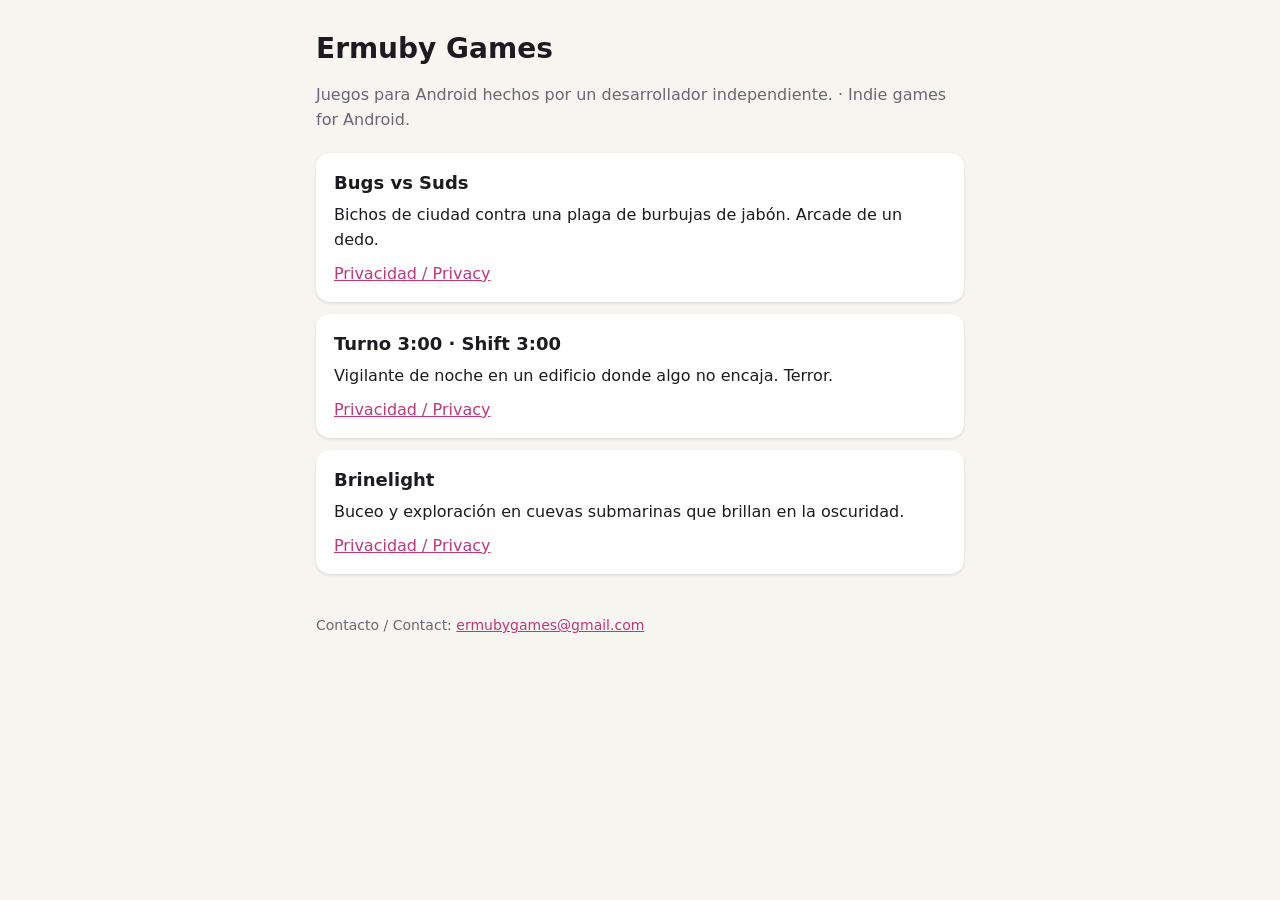
==== index.html @ e8b8a662 "Web de Ermuby Games: portada, políticas de privacidad de los 3 juegos y app-ads.txt Co-Authored-By: " ====
<!doctype html>
<html lang="es">
<head>
<meta charset="utf-8">
<meta name="viewport" content="width=device-width, initial-scale=1">
<title>Ermuby Games</title>
<meta name="description" content="Ermuby Games: juegos para Android hechos por un desarrollador independiente.">
<link rel="stylesheet" href="estilo.css">
</head>
<body><main>
<h1>Ermuby Games</h1>
<p class="mu">Juegos para Android hechos por un desarrollador independiente. · Indie games for Android.</p>
<div class="juegos">
  <div class="juego"><b>Bugs vs Suds</b><p>Bichos de ciudad contra una plaga de burbujas de jabón. Arcade de un dedo.</p>
    <a href="privacidad/bugs-vs-suds.html">Privacidad / Privacy</a></div>
  <div class="juego"><b>Turno 3:00 · Shift 3:00</b><p>Vigilante de noche en un edificio donde algo no encaja. Terror.</p>
    <a href="privacidad/turno-3-00.html">Privacidad / Privacy</a></div>
  <div class="juego"><b>Brinelight</b><p>Buceo y exploración en cuevas submarinas que brillan en la oscuridad.</p>
    <a href="privacidad/brinelight.html">Privacidad / Privacy</a></div>
</div>
<footer>Contacto / Contact: <a href="mailto:ermubygames@gmail.com">ermubygames@gmail.com</a></footer>
</main></body>
</html>
---- estilo.css ----
:root{--bg:#f7f5f0;--tx:#1d1b22;--mu:#6b6675;--ac:#c2367a;--card:#fff}
@media (prefers-color-scheme:dark){:root{--bg:#121118;--tx:#ece8f3;--mu:#a29db0;--ac:#ff7ab8;--card:#1c1a24}}
*{box-sizing:border-box}
body{margin:0;background:var(--bg);color:var(--tx);font:16px/1.6 system-ui,-apple-system,sans-serif}
main{max-width:680px;margin:0 auto;padding:32px 16px 56px}
h1{font-size:28px;line-height:1.2;margin:0 0 6px}h2{font-size:18px;margin:28px 0 6px;color:var(--ac)}
small,.mu{color:var(--mu)}a{color:var(--ac)}hr{border:0;border-top:1px solid var(--mu);opacity:.35;margin:40px 0}
.juegos{display:grid;gap:12px;margin-top:20px}
.juego{background:var(--card);border-radius:14px;padding:16px 18px;box-shadow:0 1px 3px #0002}
.juego b{font-size:18px}.juego p{margin:4px 0 8px}
footer{margin-top:40px;font-size:14px;color:var(--mu)}
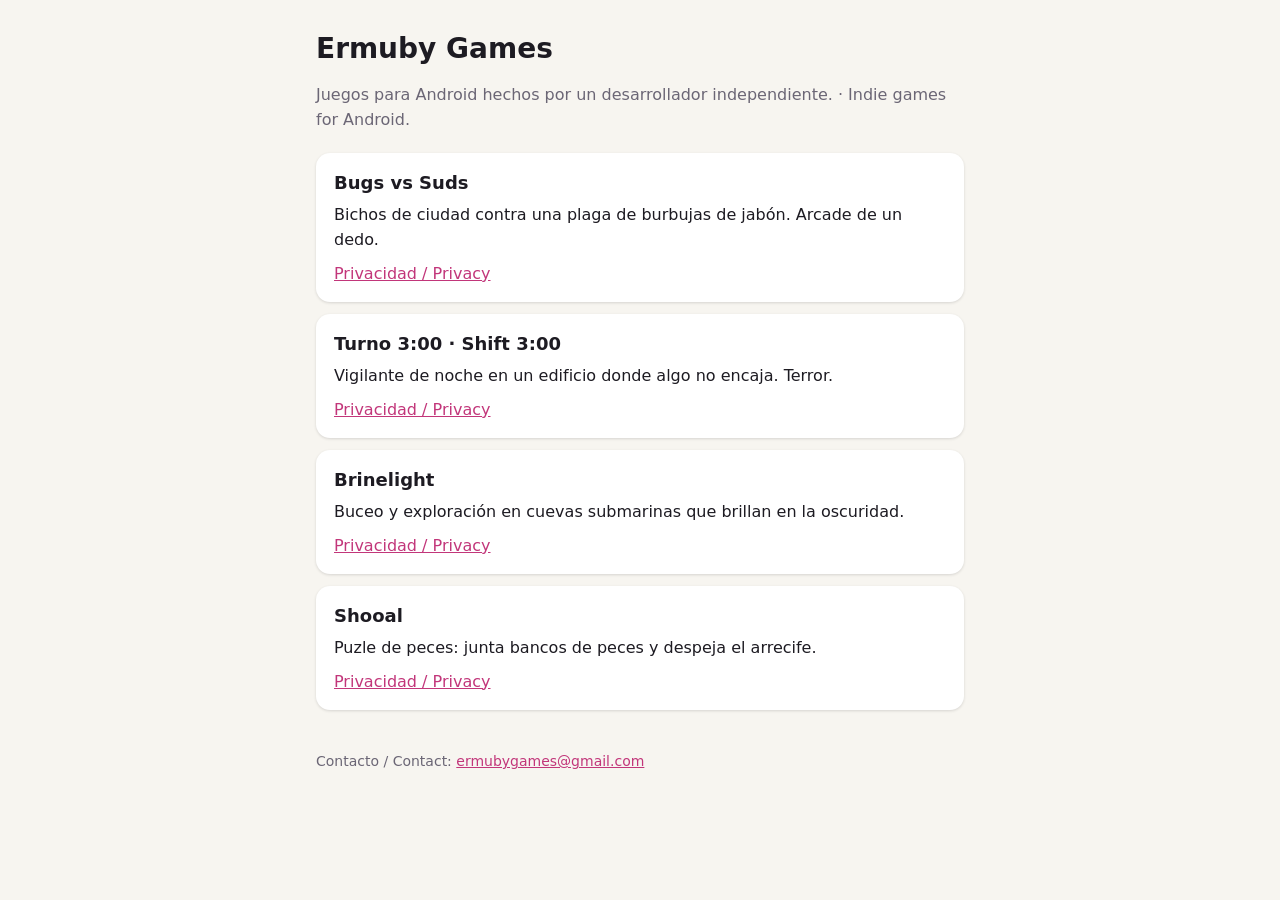
==== commit 02239bcd: "Privacidad de Shooal y su tarjeta en la portada Co-Authored-By: Claude Opus 5.5 <noreply@anthropic.c" ====
--- a/index.html
+++ b/index.html
@@ -17,6 +17,8 @@
     <a href="privacidad/turno-3-00.html">Privacidad / Privacy</a></div>
   <div class="juego"><b>Brinelight</b><p>Buceo y exploración en cuevas submarinas que brillan en la oscuridad.</p>
     <a href="privacidad/brinelight.html">Privacidad / Privacy</a></div>
+  <div class="juego"><b>Shooal</b><p>Puzle de peces: junta bancos de peces y despeja el arrecife.</p>
+    <a href="privacidad/shooal.html">Privacidad / Privacy</a></div>
 </div>
 <footer>Contacto / Contact: <a href="mailto:ermubygames@gmail.com">ermubygames@gmail.com</a></footer>
 </main></body>
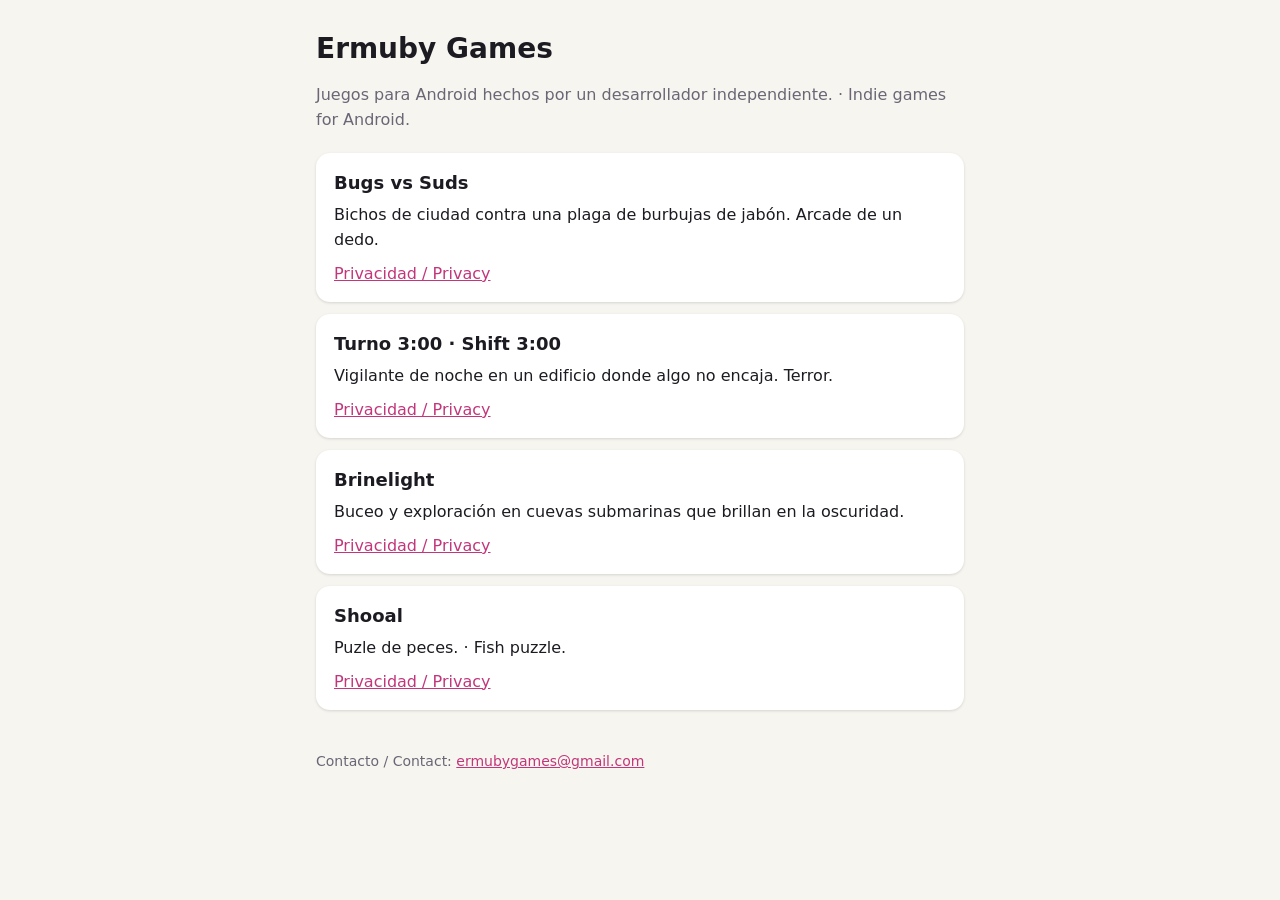
==== commit 681e5628: "Tarjeta de Shooal: texto neutro Co-Authored-By: Claude Opus 5.5 <noreply@anthropic.com> Claude-Sessi" ====
--- a/index.html
+++ b/index.html
@@ -17,7 +17,7 @@
     <a href="privacidad/turno-3-00.html">Privacidad / Privacy</a></div>
   <div class="juego"><b>Brinelight</b><p>Buceo y exploración en cuevas submarinas que brillan en la oscuridad.</p>
     <a href="privacidad/brinelight.html">Privacidad / Privacy</a></div>
-  <div class="juego"><b>Shooal</b><p>Puzle de peces: junta bancos de peces y despeja el arrecife.</p>
+  <div class="juego"><b>Shooal</b><p>Puzle de peces. · Fish puzzle.</p>
     <a href="privacidad/shooal.html">Privacidad / Privacy</a></div>
 </div>
 <footer>Contacto / Contact: <a href="mailto:ermubygames@gmail.com">ermubygames@gmail.com</a></footer>
